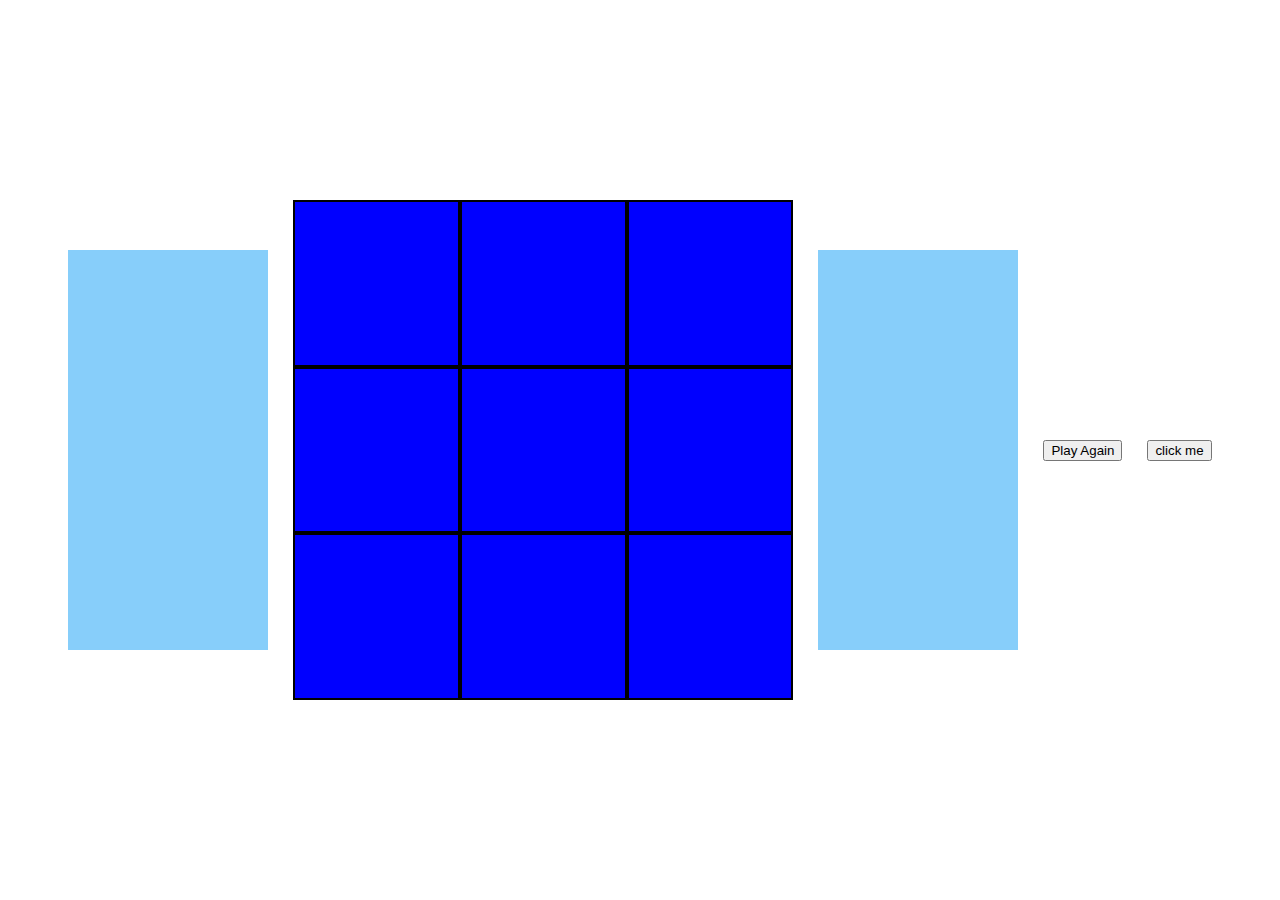
==== index.html @ 01692dbe "backend of tic tac toe game, with some css and html. add 2 players, play against one another, winner" ====
<!DOCTYPE html>
<html lang="en">
<head>
    <meta charset="UTF-8">
    <meta http-equiv="X-UA-Compatible" content="IE=edge">
    <meta name="viewport" content="width=device-width, initial-scale=1.0">
    <link rel= "stylesheet" href= "style.css">
    <script src = "index.js" defer></script>
    <title>Document</title>
</head>
<body onload = "createGameBoard(), score()" >
    <div class = "playerContainer">
 <!--player 1 display-->
        <div id= "left">
            <div id ="p1Card">
                 <div id="p1Display"></div> 
            </div>
            <div id= "p1score"></div>
       </div>

        <div id = "gameBoard"> </div>
<!--Player 2 display-->
        <div id= "right">
            <div id = "p2Card">
                <div id= "p2Display"></div>
            </div>
             <div id= "p2score"></div>
         </div>
        <button id="clearBtn">Play Again</button>

        <!--popup modal-->
        <button class="trigger">click me</button>
        <div class= "modal" >
            <div class= "modal-content">
                <span id="close">&times;</span>
                <p id="pop-up"></p>
                
            </div>
        </div>
   </div>
</body>
</html>
---- style.css ----
/* http://meyerweb.com/eric/tools/css/reset/ 
   v2.0 | 20110126
   License: none (public domain)
*/

html, body, div, span, applet, object, iframe,
h1, h2, h3, h4, h5, h6, p, blockquote, pre,
a, abbr, acronym, address, big, cite, code,
del, dfn, em, img, ins, kbd, q, s, samp,
small, strike, strong, sub, sup, tt, var,
b, u, i, center,
dl, dt, dd, ol, ul, li,
fieldset, form, label, legend,
table, caption, tbody, tfoot, thead, tr, th, td,
article, aside, canvas, details, embed, 
figure, figcaption, footer, header, hgroup, 
menu, nav, output, ruby, section, summary,
time, mark, audio, video {
	margin: 0;
	padding: 0;
	border: 0;
	font-size: 100%;
	font: inherit;
	vertical-align: baseline;
}
/* HTML5 display-role reset for older browsers */
article, aside, details, figcaption, figure, 
footer, header, hgroup, menu, nav, section {
	display: block;
}
body {
	line-height: 1;
    height:100vh;
    width:100vw;
}
ol, ul {
	list-style: none;
}
blockquote, q {
	quotes: none;
}
blockquote:before, blockquote:after,
q:before, q:after {
	content: '';
	content: none;
}
table {
	border-collapse: collapse;
	border-spacing: 0;
}
.playerContainer {
	display:flex;
	height:100vh;
	justify-content:center;
	align-items:center;
	gap:25px;

}

#gameBoard {
    display:grid;
    width:500px;
    height:500px;
    background-color:blue;
    
}

#p1Card, #p2Card {
	display:flex;
	background-color:lightskyblue;
	width:200px;
	height:400px;
}

.modal {
	position: fixed;
    left: 0;
    top: 0;
    width: 100%; /*take up entire screen*/
    height: 100%;/*take up entire screen*/
    background-color: rgba(0, 0, 0, 0.5);
    opacity: 0;
    visibility: hidden; /*Won't appear until triggered by event*/
    transform: scale(1.1);
    transition: visibility 0s linear 0.25s, opacity 0.25s 0s, transform 0.25s;
}

.modal-content {
    position: absolute;
    top: 50%;/*position in center of screen */
    left: 50%;
    transform: translate(-50%, -50%);
    background-color: white;
    padding: 1rem 1.5rem;
    width: 24rem;
    border-radius: 0.5rem;
}
#close {
    float: right;
    width: 1.5rem;
    line-height: 1.5rem;
    text-align: center;
    cursor: pointer;
    border-radius: 0.25rem;
    background-color: lightgray;
}

#close:hover {
    background-color: darkgray;
}

.show-modal {
    opacity: 1;
    visibility: visible;
    transform: scale(1.0);
    transition: visibility 0s linear 0s, opacity 0.25s 0s, transform 0.25s;
}
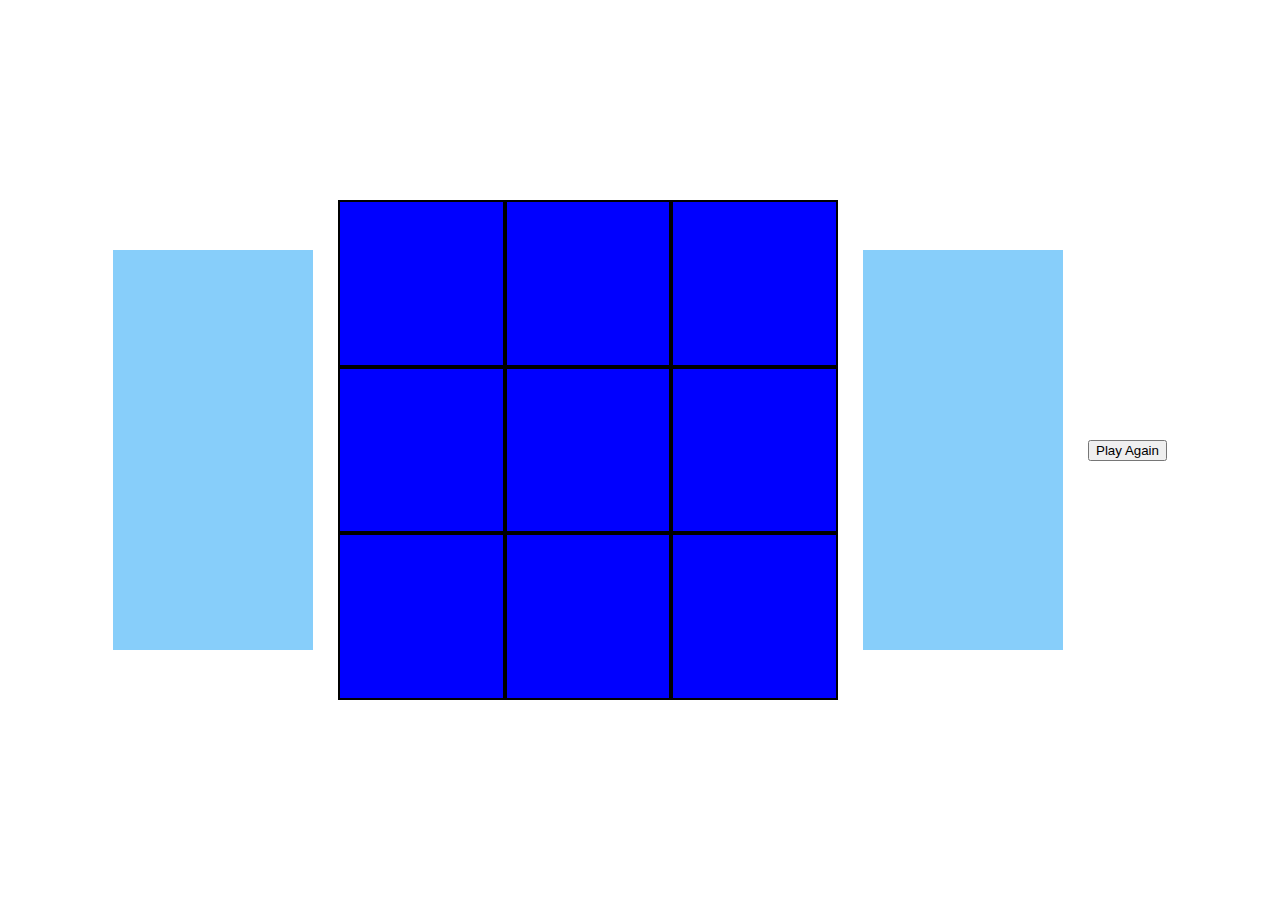
==== commit a5898935: "added pop-up-window that displays the winner" ====
--- a/index.html
+++ b/index.html
@@ -29,7 +29,7 @@
         <button id="clearBtn">Play Again</button>
 
         <!--popup modal-->
-        <button class="trigger">click me</button>
+        
         <div class= "modal" >
             <div class= "modal-content">
                 <span id="close">&times;</span>
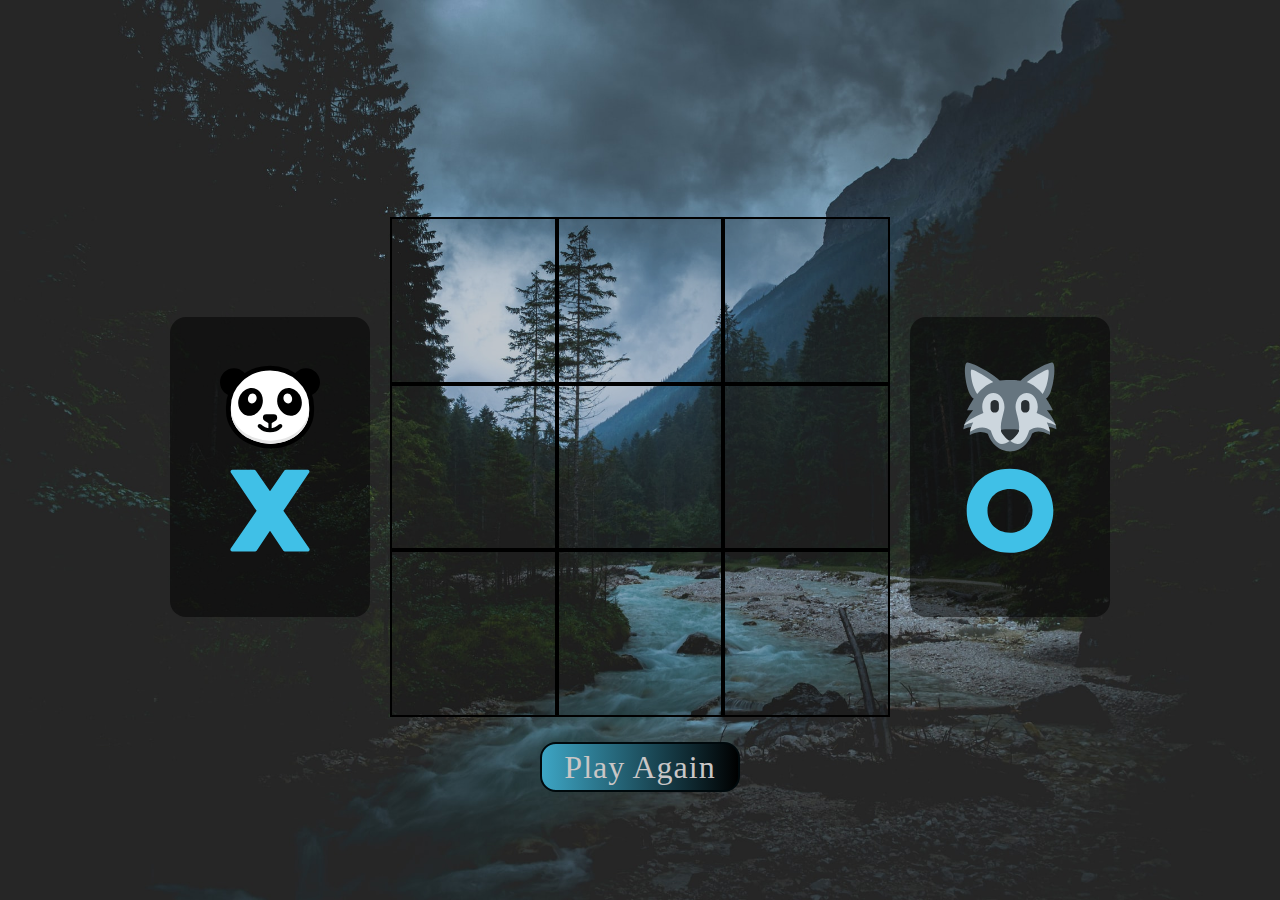
==== commit 92705bc0: "completed CSS and HTML. Added a modal to the JS, and a notification for a tie." ====
--- a/index.html
+++ b/index.html
@@ -9,25 +9,36 @@
     <title>Document</title>
 </head>
 <body onload = "createGameBoard(), score()" >
-    <div class = "playerContainer">
+    
+    <div class = "gameBoardContainer">
+        <h2 id="game">TIC TAC TOE</h2>
+        
+<div class = "dataPlayers">
+        
  <!--player 1 display-->
         <div id= "left">
             <div id ="p1Card">
+                <img src="images/panda.svg" width="100px" height="100px">
+                <img src="images/X.svg"width="100px" height="100px">
                  <div id="p1Display"></div> 
-            </div>
+                </div>
             <div id= "p1score"></div>
+           
        </div>
-
+<!--Gameboard-->
         <div id = "gameBoard"> </div>
 <!--Player 2 display-->
         <div id= "right">
             <div id = "p2Card">
+                <img src = "images/wolf.svg" width="100px" height="100px">
+                 <img src ="images/O.svg" width="100px" height="100px">
                 <div id= "p2Display"></div>
             </div>
              <div id= "p2score"></div>
          </div>
-        <button id="clearBtn">Play Again</button>
-
+        </div>
+        <button id="btn">Play Again</button>
+    
         <!--popup modal-->
         
         <div class= "modal" >
--- a/style.css
+++ b/style.css
@@ -28,11 +28,19 @@
 footer, header, hgroup, menu, nav, section {
 	display: block;
 }
+@import url('https://fonts.googleapis.com/css?family=Cairo');
 body {
-	line-height: 1;
+	
     height:100vh;
     width:100vw;
-}
+	background-image: url('images/background.jpg');
+	background-size:cover;
+	background-position:center,bottom;
+    overflow:hidden;
+    font-family:"Cairo";
+	
+}
+
 ol, ul {
 	list-style: none;
 }
@@ -48,28 +56,47 @@
 	border-collapse: collapse;
 	border-spacing: 0;
 }
-.playerContainer {
+.gameBoardContainer {
 	display:flex;
+    flex-direction:column;
 	height:100vh;
+    width:100vw;
 	justify-content:center;
 	align-items:center;
 	gap:25px;
 
+
+}
+.dataPlayers {
+    display:flex;
 }
 
 #gameBoard {
     display:grid;
     width:500px;
     height:500px;
-    background-color:blue;
-    
+    background-color: rgba(0,0,0,0.2);
+    grid-column:2/5;
+    
+    
+}
+.dataPlayers {
+    display:flex;
+    align-items:center;
 }
 
 #p1Card, #p2Card {
 	display:flex;
-	background-color:lightskyblue;
+    flex-direction:column;
+    align-items:center;
+    justify-content:center;
+	background-color:rgba(0,0,0,0.5);
 	width:200px;
-	height:400px;
+	height:300px;
+    border-radius:1rem;
+    margin:20px;
+    
+   
 }
 
 .modal {
@@ -115,3 +142,183 @@
     transform: scale(1.0);
     transition: visibility 0s linear 0s, opacity 0.25s 0s, transform 0.25s;
 }
+#playerContainer{
+	background-color:rgb(20, 18, 18);
+    opacity:.8;
+	height:400px;
+	width:300px;
+    display:grid;
+    grid-template-columns:1fr 3fr 1fr;
+    grid-template-rows:4fr 1fr;
+    justify-content:center;
+    border-radius:1rem;
+    border:4px solid rgb(0, 9, 12);
+    margin-top:20px;
+    justify-items:center;
+
+}
+
+
+
+canvas {
+	position:absolute;
+	background:black;
+	top:0;
+	left:0;
+}
+#pSelectionContainer {
+    display:flex;
+    flex-direction:column;
+    justify-content:center;
+    align-items:center;
+    height:100vh;
+    width:100vw;
+}
+
+h1{
+    font-size:4rem;
+    background-image: url(https://media.giphy.com/media/GFXNdR1tuMopi/giphy.gif); 
+    background-size: cover;
+    color: transparent;
+    -moz-background-clip: text;
+        background-clip:text;
+    -webkit-background-clip: text;
+    font-family: "Cairo";
+    letter-spacing:1px;
+    font-weight:700;
+    margin-bottom:50px;
+}
+
+h2{
+    
+        font-size:4rem;
+        background-image: url(https://media.giphy.com/media/13ZEwDgIZtK1y/giphy.gif);
+        background-size: cover;
+        color: transparent;
+        -moz-background-clip: text;
+            background-clip:text;
+        -webkit-background-clip: text;
+        font-family: "Cairo";
+        letter-spacing:1px;
+        font-weight:700;
+        margin-top:20px;
+       
+}
+form {
+    display:flex;
+    flex-direction:column;
+}
+input {
+    width:100px;
+    height:200px;
+    border-radius:1rem;
+    margin-top:10px;
+    border:0;
+    outline:0;
+    background-color:rgb(20, 18, 18);
+    opacity:.8;
+    font-size:1.5rem;
+    color:white;
+}
+input:focus{
+    outline:none!important;
+}
+  
+#playerSelection1, #playerSelection2 {
+    width:100px;
+    height:200px;
+    display:flex;
+    flex-direction:column;
+    margin-left:30px;
+    margin-right:30px;
+    gap:10px;
+    font-family:"Cairo";
+}
+#p1Name, #p2Name {
+    animation: MoveUpDown 1s linear infinite;
+    margin-top:40px;
+    color:white;
+    font-weight: 300;
+
+}
+#p1Display, #p2Display {
+    font-family: "Cairo";
+    font-size:1.5rem;
+    margin-top:20px;
+    color:rgba(167, 163, 163, 0.5);
+}
+#p1Name:hover , #p2Name:hover{
+color:white;
+}
+@keyframes MoveUpDown {
+    0%, 100% {
+      transform: translateY(0px);
+    }
+    50% {
+      transform: translateY(-10px);
+    }}
+#btn{
+    border-radius:1rem;
+    border:2px solid rgb(0, 9, 12);
+    height:200px;
+    font-size:2rem;
+    margin-bottom:10px;
+    width:200px;
+    height:50px;
+    line-height:25px;
+    grid-column:1/3;
+    color:rgba(201, 198, 198);
+    background-image:linear-gradient(to right, #3da5c4, rgb(0, 0, 0));
+    opacity:8;
+    font-family: "Cairo";
+    letter-spacing:1px;
+    font-weight:500;
+  
+}
+#btn:hover {
+    background-image:linear-gradient(to right, #3da5c4, rgb(0, 0, 0));
+    color:black;
+    border:2px solid rgba(201, 198, 198)
+}
+#p1score, #p2score {
+    font-size:1.8rem;
+    font-family:"Cairo";
+    font-weight:700;
+    color:#3da5c4;
+   
+}
+#right , #left {
+    display:flex;
+    flex-direction:column;
+    align-items:center;
+}
+.transparent {
+    height:100vh;
+    width:100vw;
+  display:flex;
+  flex-direction:column;
+  justify-content:center;
+  align-items:center;
+}
+.homeText {
+    font-family:"cairo";
+    font-size:8rem;
+    font-weight:900;
+    color:rgba(201, 198, 198, 0.7);
+    
+}
+#enter {
+    background-image: url(https://media.giphy.com/media/xT9GEDhzERbjDD15O8/giphy.gif); 
+    background-size: cover;
+    color: transparent;
+    -moz-background-clip: text;
+        background-clip:text;
+    -webkit-background-clip: text;
+    font-family: "Cairo";
+    width:210px;
+    font-size:2.5em;
+    margin-top:10px;
+    border-radius: 1rem;
+    font-weight:700;
+    border:2px solid rgba(201, 198, 198, 0.7)
+}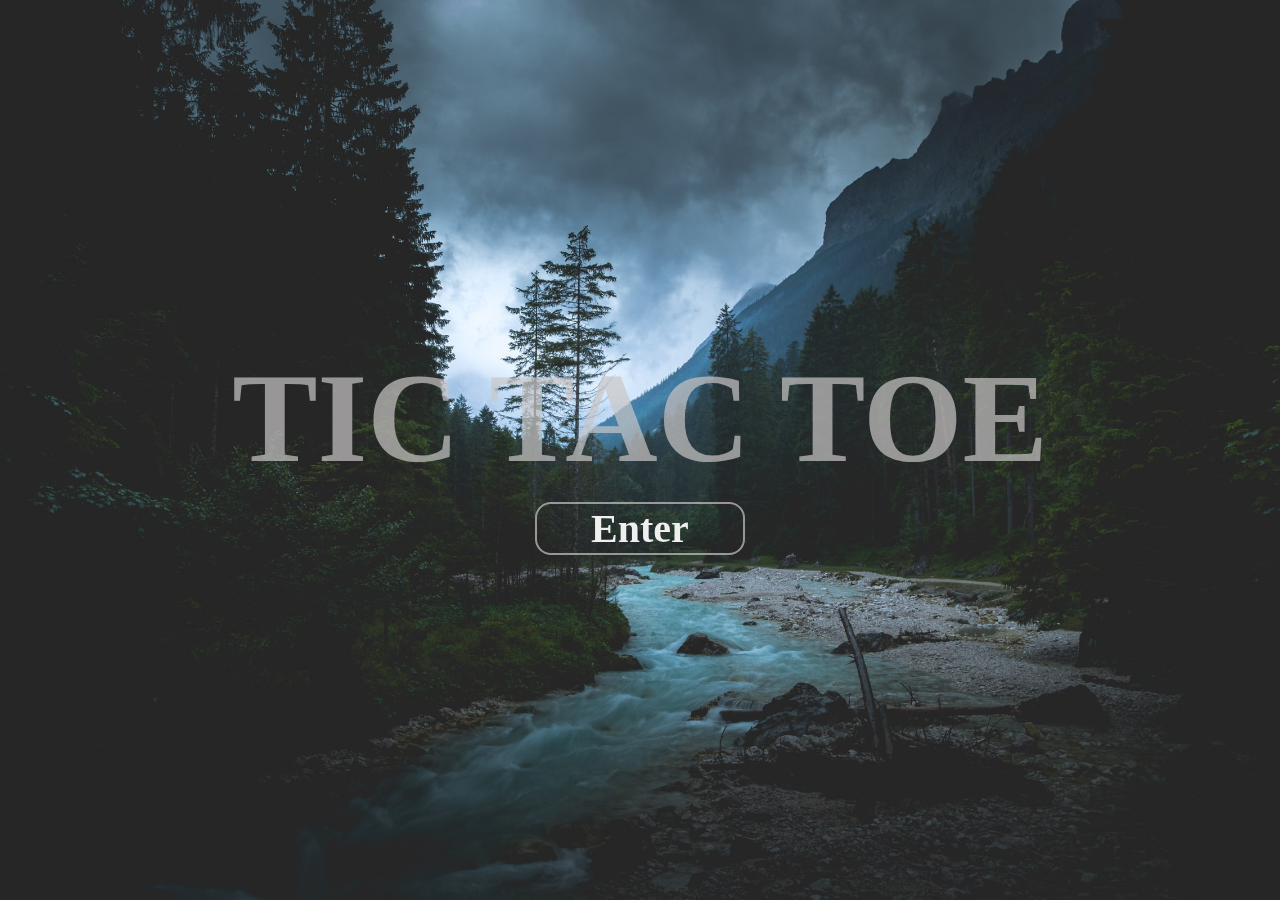
==== commit e14bacc9: "switched the file names around." ====
--- a/index.html
+++ b/index.html
@@ -8,46 +8,10 @@
     <script src = "index.js" defer></script>
     <title>Document</title>
 </head>
-<body onload = "createGameBoard(), score()" >
-    
-    <div class = "gameBoardContainer">
-        <h2 id="game">TIC TAC TOE</h2>
-        
-<div class = "dataPlayers">
-        
- <!--player 1 display-->
-        <div id= "left">
-            <div id ="p1Card">
-                <img src="images/panda.svg" width="100px" height="100px">
-                <img src="images/X.svg"width="100px" height="100px">
-                 <div id="p1Display"></div> 
-                </div>
-            <div id= "p1score"></div>
-           
-       </div>
-<!--Gameboard-->
-        <div id = "gameBoard"> </div>
-<!--Player 2 display-->
-        <div id= "right">
-            <div id = "p2Card">
-                <img src = "images/wolf.svg" width="100px" height="100px">
-                 <img src ="images/O.svg" width="100px" height="100px">
-                <div id= "p2Display"></div>
-            </div>
-             <div id= "p2score"></div>
-         </div>
-        </div>
-        <button id="btn">Play Again</button>
-    
-        <!--popup modal-->
-        
-        <div class= "modal" >
-            <div class= "modal-content">
-                <span id="close">&times;</span>
-                <p id="pop-up"></p>
-                
-            </div>
-        </div>
+<body>
+   <div class = "transparent">
+       <div class=homeText>TIC TAC TOE</div>
+       <button id="enter" onclick="location.href='players.html';">Enter</button>
    </div>
 </body>
 </html>